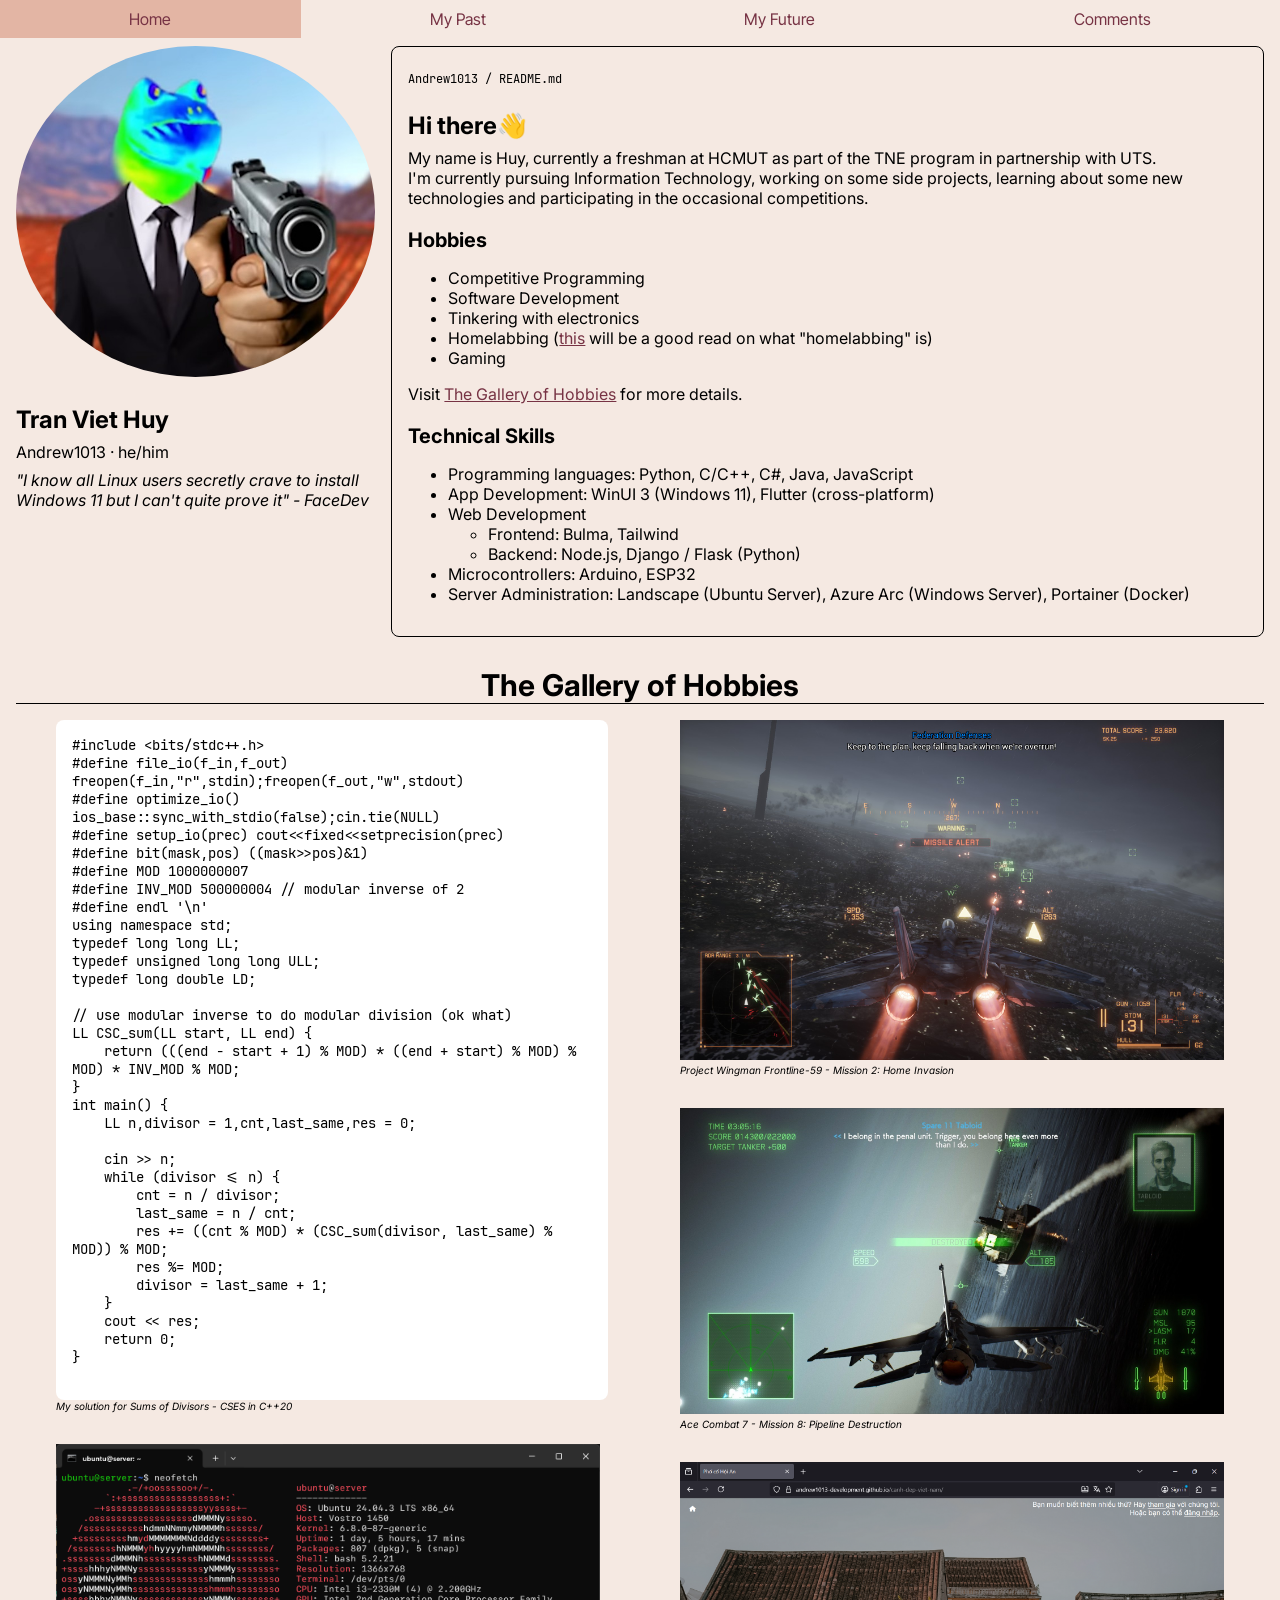
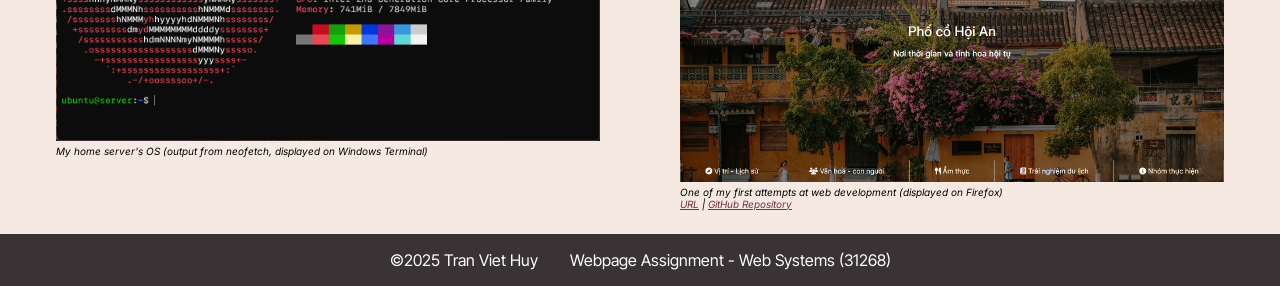
==== index.html @ 7d70a0d1 "Update index.html test" ====
<!DOCTYPE html>
<html>
    <head>
        <meta charset="UTF-8">
        <meta name="viewport" content="width=device-width, initial-scale=1.0" />
        <link rel="stylesheet" href="websystems.css">
        <title>Home</title>
    </head>
    <body>
        <header>
            <nav>
                <a class="selected" href="index.html">Home</a>
                <a href="past.html">My Past</a>
                <a href="future.html">My Future</a>
                <a href="comments.html">Comments</a>
            </nav>
        </header>
        <main>
            <div class="page">
                <section>
                    <div class="profile">
                        <div class="sidebar">
                            <img src="images/home/profile.jpg" alt="A profile picture of Tran Viet Huy, depicting a humanoid frog holding a gun">
                            <h2>Tran Viet Huy</h2>
                            <p>Andrew1013 &middot; he/him</p>
                            <p><i>"I know all Linux users secretly crave to install Windows 11 but I can't quite prove it" - FaceDev</i></p>
                        </div>
                        <div class="readme">
                            <p class="filename">Andrew1013 / README.md</p>
                            <div class="markdown">
                                <h2>Hi there👋</h2>
                                <p>
                                    My name is Huy, currently a freshman at HCMUT as part of the TNE program in partnership with UTS.<br>
                                    I'm currently pursuing Information Technology, working on some side projects, learning about some new technologies and participating in the occasional competitions.
                                </p>
                                <h3>Hobbies</h3>
                                <ul>
                                    <li>Competitive Programming</li>
                                    <li>Software Development</li>
                                    <li>Tinkering with electronics</li>
                                    <li>Homelabbing (<a href="https://itbible.org/homelabbing-for-beginners-break-things-learn-things-and-have-fun/" target="_blank">this</a> will be a good read on what "homelabbing" is)</li>
                                    <li>Gaming</li>
                                </ul>
                                <p>Visit <a href="#gallery">The Gallery of Hobbies</a> for more details.</p>
                                <h3>Technical Skills</h3>
                                <ul>
                                    <li>Programming languages: Python, C/C++, C#, Java, JavaScript</li>
                                    <li>App Development: WinUI 3 (Windows 11), Flutter (cross-platform)</li>
                                    <li>
                                        Web Development
                                        <ul>
                                            <li>Frontend: Bulma, Tailwind</li>
                                            <li>Backend: Node.js, Django / Flask (Python)</li>
                                        </ul>
                                    </li>
                                    <li>Microcontrollers: Arduino, ESP32</li>
                                    <li>Server Administration: Landscape (Ubuntu Server), Azure Arc (Windows Server), Portainer (Docker)</li>
                                </ul>
                            </div>
                        </div>
                    </div>
                </section>
                <section>
                    <div class="gallery" id="gallery">
                        <h1>The Gallery of Hobbies</h1>
                        <div class="container">
                            <figure>
                                <code><pre>
#include &lt;bits/stdc++.h&gt;
#define file_io(f_in,f_out) freopen(f_in,&quot;r&quot;,stdin);freopen(f_out,&quot;w&quot;,stdout)
#define optimize_io() ios_base::sync_with_stdio(false);cin.tie(NULL)
#define setup_io(prec) cout&lt;&lt;fixed&lt;&lt;setprecision(prec)
#define bit(mask,pos) ((mask&gt;&gt;pos)&amp;1)
#define MOD 1000000007
#define INV_MOD 500000004 // modular inverse of 2
#define endl &#39;\n&#39;
using namespace std;
typedef long long LL;
typedef unsigned long long ULL;
typedef long double LD;

// use modular inverse to do modular division (ok what)
LL CSC_sum(LL start, LL end) {
    return (((end - start + 1) % MOD) * ((end + start) % MOD) % MOD) * INV_MOD % MOD;
}
int main() {
    LL n,divisor = 1,cnt,last_same,res = 0;
    
    cin &gt;&gt; n;
    while (divisor &lt;= n) {
        cnt = n / divisor;
        last_same = n / cnt;
        res += ((cnt % MOD) * (CSC_sum(divisor, last_same) % MOD)) % MOD;
        res %= MOD;
        divisor = last_same + 1;
    }
    cout &lt;&lt; res;
    return 0;
}
                                </pre></code>
                                <figcaption>My solution for Sums of Divisors - CSES in C++20</figcaption>
                            </figure>
                            <figure>
                                <img src="images/home/homelab.png" alt="A screenshot of a Linux terminal running neofetch, showing the system details for a home server.">
                                <figcaption>My home server's OS (output from neofetch, displayed on Windows Terminal)</figcaption>
                            </figure>
                            <figure>
                                <img src="images/home/project-wingman.jpg" alt="A gameplay screenshot from the game Project Wingman, showing a jet fighter in a foggy, nighttime mission.">
                                <figcaption>Project Wingman Frontline-59 - Mission 2: Home Invasion</figcaption>
                            </figure>
                            <figure>
                                <img src="images/home/ace-combat.jpg" alt="A gameplay screenshot from the game Ace Combat 7, showing a jet fighter destroying a target ship.">
                                <figcaption>Ace Combat 7 - Mission 8: Pipeline Destruction</figcaption>
                            </figure>
                            <figure>
                                <img src="images/home/web-dev.png" alt="A screenshot of a previous web development project, a tourism website for Phố cổ Hội An.">
                                <figcaption>
                                    One of my first attempts at web development (displayed on Firefox)<br>
                                    <a href="https://andrew1013-development.github.io/canh-dep-viet-nam/">URL</a> | <a href="https://github.com/Andrew1013-development/canh-dep-viet-nam">GitHub Repository</a>
                                </figcaption>
                            </figure>
                        </div>
                    </div>
                </section>
            </div>
        </main>
        <footer>
            <p>&copy;2025 Tran Viet Huy</p>
            <p id="assignment-footer-field">Webpage Assignment - Web Systems (31268)</p>
        </footer>
    </body>
</html>
---- websystems.css ----
/* ===== COLOR PALATTE ===== */
:root {
    --primary-color: #773344;
    --secondary-color: #E3B5A4;
    --background-color: #F5E9E2;
    --footer-color: #3A3335;
    --darkening: linear-gradient(rgb(0,0,0,0.35),rgb(0,0,0,0.35));
}

/* ===== CUSTOM FONTS ===== */
@font-face {
    font-family: "Inter";
    font-optical-sizing: auto;
    font-weight: 100 900;
    font-style: normal;
    font-display: swap;
    src: url("fonts/Inter-VariableFont_opsz\,wght.ttf");
}
@font-face {
    font-family: "Inter";
    font-optical-sizing: auto;
    font-weight: 100 900;
    font-style: italic;
    font-display: swap;
    src: url("fonts/Inter-Italic-VariableFont_opsz\,wght.ttf");
}
@font-face {
    font-family: "Inter Tight";
    font-optical-sizing: auto;
    font-weight: normal;
    font-style: normal;
    font-display: swap;
    src: url("fonts/InterTight-VariableFont_wght.ttf");
}
@font-face {
    font-family: "JetBrains Mono";
    font-weight: normal;
    font-style: normal;
    src: url("fonts/JetBrainsMono-Regular.woff2");
}

/* ===== PAGE FORMATTING ===== */
html { scroll-behavior: smooth; }
body {
    margin: 0rem;
    padding: 0rem;
    font-family: "Inter";
    background-color: var(--background-color);
}
.page { padding: 0.5rem 1rem; }
.page#past, .page#future, .page#comments {
    margin: 0 auto;
    max-width: 768px;
}
figcaption {
    font-family: "Inter";
    font-style: italic;
    font-size: 0.625rem;
}
footer {
    padding: 1rem 0;
    text-align: center;
    background-color: var(--footer-color);
    display: flex;
    align-items: center;
    justify-content: center;
}
footer > p { 
    margin: 0 1rem;
    color: white; 
    font-family: "Inter Tight";
}

/* ===== CONTENT FORMATTING (inspired by Markdown) ===== */ 
/* inline code snippets */
code {
    display: inline-block;
    font-family: "JetBrains Mono";
    border-radius: 0.5rem;
    background-color: white;
    padding: 0rem 0.25rem;
}
/* block code snippets (spanning multiple lines of code) */
code pre {
    margin: 0rem;
    font-family: "JetBrains Mono";
    font-size: 14px;
    padding: 1rem 0.75rem;
}
a, b { color: var(--primary-color); }
p { margin: 0.5rem 0; }
h1, h2, h3 { margin-bottom: 0rem; }
h1 {
    font-size: 1.875rem;
    margin-top: 1.875rem;
}
h2 {
    font-size: 1.5rem;
    margin-top: 1.5rem;
}
h3 {
    font-size: 1.25rem;
    margin-top: 1.25rem;
}
table { 
    text-align: left; 
    border-collapse: collapse;
    width: 100%;
}
table, th, td {
    border: 1px solid black;
    padding: 0.25rem;
}
img { width: 100%; }

/* ===== CUSTOM ELEMENTS ===== */
/* navigation bar */
nav {
    position: static;
    top: 0%;
    left: 0%;
    display: flex;
    width: 100%;
}
nav a {
    flex-grow: 1;
    text-align: center;
    text-decoration: none;
    color: var(--primary-color);
    padding: 1vh 1vh;
    font-family: "Inter Tight";
}
nav .selected { background-color: var(--secondary-color); }

/* banner */
.banner {
    height: 40vh;
    width: 100%;
    background-size: cover;
    display: flex;
    align-items: center;
    justify-content: center;
    text-align: center;
}
.banner h1 { 
    font-family: "Inter Tight";
    color: white; 
}
.past-banner { 
    background-image: var(--darkening), url("images/banner/past.jpg"); 
    background-position: 50% 55%;
}
.future-banner {
    background-image: var(--darkening), url("images/banner/future.jpg");
    background-position: 50% 90%;
}
.comments-banner {
    background-image: var(--darkening), url("images/banner/comments.jpg");
    background-position: 50% 20%;
}

/* profile */
.profile { display: flex; }
.profile .sidebar {
    width: 30%;
    margin-right: 0.5rem
}
.profile .sidebar img {
    border-radius: 50%;
    width: 100%;
}
.profile .readme {
    border: 1px solid black;
    border-radius: 0.5rem;
    padding: 1rem;
    width: 70%;
    margin-left: 0.5rem;
}
.profile .readme .filename {
    font-family: "JetBrains Mono";
    font-size: 0.75rem;
}

/* gallery */
.gallery h1 { 
    text-align: center; 
    border-bottom: 1px solid black;
}
.gallery .container { 
    columns: 2; 
    column-gap: 0;
}
.gallery .container figure { display: inline-block; }
.gallery .container figure > * { width: 100%; }
.gallery .container figure code pre {
    white-space: pre-wrap;
    overflow-wrap: anywhere;
}

/* timeline */
.timeline { position: relative; }
.timeline::before {
    content: '';
    position: absolute;
    width: 2px;
    height: 100%;
    background-color: var(--primary-color);
}
.timeline .card { margin-left: 1rem; }
.timeline .card .heading {
    display: inline-flex;
    align-items: center;
}
.timeline .card .heading .trigger {
    width: 0.625rem;
    height: 0.625rem;
    border-radius: 50%;
    translate: -1.25rem 0;
    background-color: black;
}
.timeline .card .heading p {
    margin: 0 0.5rem;
    translate: -1.25rem 0;
    font-weight: bold;
    font-size: 1.25rem;
}
.timeline .card .details { font-weight: 200; }

/* columns group */
.columns-2 { columns: 2; }
.columns-2 figure {
    margin: 0;
    display: inline-block;
}
.columns-2 figure img { border: 1px solid black; }

.columns-3 { columns: 3; }
.columns-3 figure { 
    margin: 0; 
    display: inline-block;
}
.columns-3 figure img { width: 100%; }
.columns-3 figure figcaption { padding-bottom: 0.5rem; }

/* palette */
.palette { 
    height: 150px;
    margin: 0 auto;
    columns: 4;
    column-gap: 0;
}
.palette > * {
    width: 100%;
    height: 100%;
    margin: 0;
    display: flex;
    align-items: center;
    justify-content: center;
    text-align: center;
}
.palette p { margin: 0; }

/* ==== SINGLY DEFINED CLASSES ===== */
/* color */
.primary { 
    background-color: var(--primary-color); 
    color: white;
}
.secondary { background-color: var(--secondary-color); }
.background { background-color: var(--background-color); }
.footer {
    background-color: var(--footer-color);
    color: white;
}
/* font */
.inter { font-family: "Inter"; }
.inter-tight { font-family: "Inter Tight"; }
.jetbrains-mono { font-family: "JetBrains Mono"; }

/* ===== RESPONSIVE DESIGN ===== */
/* mobile */
@media screen and (max-width: 480px) {
    .columns-3 { columns: 1; }
}
/* tablet */
@media screen and (min-width: 480px) and (max-width: 768px) {
    .profile {
        flex-direction: column;
        align-items: stretch;
    }
    .profile .sidebar, .profile .readme {
        width: 100%;
        margin: 0;
        box-sizing: border-box;
    }
    .profile .sidebar img {
        width: 33%;
        max-width: 192px; /* 25% of the maximum width */
        display: block;
        margin: 0 auto;
    }
    .columns-2 { columns: 1; }
    .columns-3 { columns: 2; }
    .gallery .container { columns: 1; }
    #assignment-footer-field { display: none; }
}
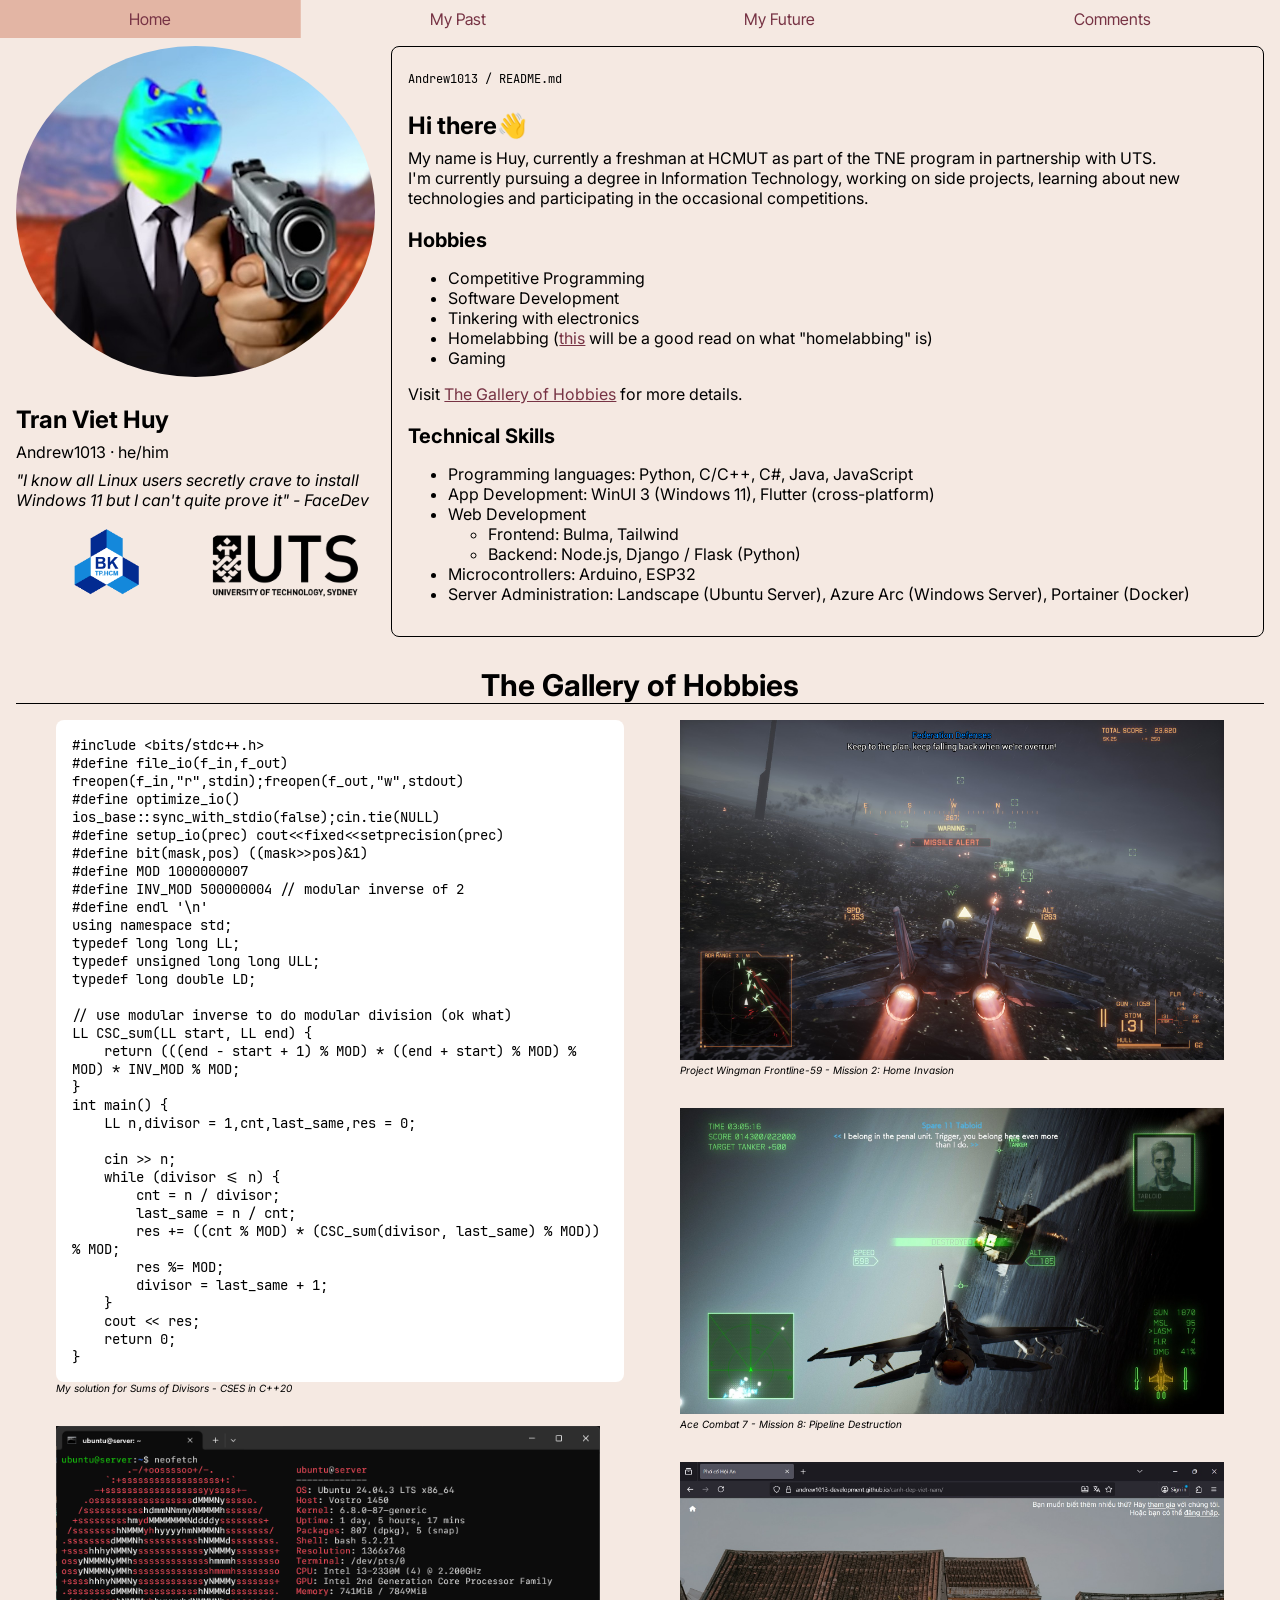
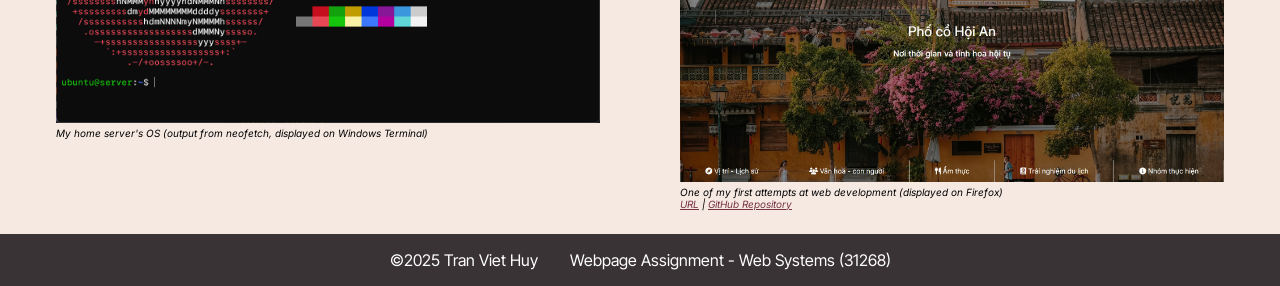
==== commit 1a19625e: "finished, ready for final validation and submission)" ====
--- a/index.html
+++ b/index.html
@@ -1,8 +1,8 @@
 <!DOCTYPE html>
-<html>
+<html lang="en">
     <head>
         <meta charset="UTF-8">
-        <meta name="viewport" content="width=device-width, initial-scale=1.0" />
+        <meta name="viewport" content="width=device-width, initial-scale=1.0">
         <link rel="stylesheet" href="websystems.css">
         <title>Home</title>
     </head>
@@ -24,6 +24,10 @@
                             <h2>Tran Viet Huy</h2>
                             <p>Andrew1013 &middot; he/him</p>
                             <p><i>"I know all Linux users secretly crave to install Windows 11 but I can't quite prove it" - FaceDev</i></p>
+                            <div class="affiliation">
+                                <img src="images/home/bk-logo.png">
+                                <img src="images/home/uts-logo.png">
+                            </div>
                         </div>
                         <div class="readme">
                             <p class="filename">Andrew1013 / README.md</p>
@@ -31,7 +35,7 @@
                                 <h2>Hi there👋</h2>
                                 <p>
                                     My name is Huy, currently a freshman at HCMUT as part of the TNE program in partnership with UTS.<br>
-                                    I'm currently pursuing Information Technology, working on some side projects, learning about some new technologies and participating in the occasional competitions.
+                                    I'm currently pursuing a degree in Information Technology, working on side projects, learning about new technologies and participating in the occasional competitions.
                                 </p>
                                 <h3>Hobbies</h3>
                                 <ul>
@@ -65,8 +69,7 @@
                         <h1>The Gallery of Hobbies</h1>
                         <div class="container">
                             <figure>
-                                <code><pre>
-#include &lt;bits/stdc++.h&gt;
+                                <pre><code>#include &lt;bits/stdc++.h&gt;
 #define file_io(f_in,f_out) freopen(f_in,&quot;r&quot;,stdin);freopen(f_out,&quot;w&quot;,stdout)
 #define optimize_io() ios_base::sync_with_stdio(false);cin.tie(NULL)
 #define setup_io(prec) cout&lt;&lt;fixed&lt;&lt;setprecision(prec)
@@ -96,8 +99,7 @@
     }
     cout &lt;&lt; res;
     return 0;
-}
-                                </pre></code>
+}</code></pre>                               
                                 <figcaption>My solution for Sums of Divisors - CSES in C++20</figcaption>
                             </figure>
                             <figure>
@@ -113,7 +115,7 @@
                                 <figcaption>Ace Combat 7 - Mission 8: Pipeline Destruction</figcaption>
                             </figure>
                             <figure>
-                                <img src="images/home/web-dev.png" alt="A screenshot of a previous web development project, a tourism website for Phố cổ Hội An.">
+                                <img src="images/home/web-dev.jpg" alt="A screenshot of a previous web development project, a tourism website for Phố cổ Hội An.">
                                 <figcaption>
                                     One of my first attempts at web development (displayed on Firefox)<br>
                                     <a href="https://andrew1013-development.github.io/canh-dep-viet-nam/">URL</a> | <a href="https://github.com/Andrew1013-development/canh-dep-viet-nam">GitHub Repository</a>
--- a/websystems.css
+++ b/websystems.css
@@ -1,4 +1,6 @@
 /* ===== COLOR PALATTE ===== */
+/* since the checker doesn't like these in the CSS stylesheet, we unfortunately have to omit them */
+/*
 :root {
     --primary-color: #773344;
     --secondary-color: #E3B5A4;
@@ -6,11 +8,11 @@
     --footer-color: #3A3335;
     --darkening: linear-gradient(rgb(0,0,0,0.35),rgb(0,0,0,0.35));
 }
+*/
 
 /* ===== CUSTOM FONTS ===== */
 @font-face {
     font-family: "Inter";
-    font-optical-sizing: auto;
     font-weight: 100 900;
     font-style: normal;
     font-display: swap;
@@ -18,7 +20,6 @@
 }
 @font-face {
     font-family: "Inter";
-    font-optical-sizing: auto;
     font-weight: 100 900;
     font-style: italic;
     font-display: swap;
@@ -26,7 +27,6 @@
 }
 @font-face {
     font-family: "Inter Tight";
-    font-optical-sizing: auto;
     font-weight: normal;
     font-style: normal;
     font-display: swap;
@@ -36,6 +36,7 @@
     font-family: "JetBrains Mono";
     font-weight: normal;
     font-style: normal;
+    font-display: swap;
     src: url("fonts/JetBrainsMono-Regular.woff2");
 }
 
@@ -45,7 +46,7 @@
     margin: 0rem;
     padding: 0rem;
     font-family: "Inter";
-    background-color: var(--background-color);
+    background-color: #F5E9E2;
 }
 .page { padding: 0.5rem 1rem; }
 .page#past, .page#future, .page#comments {
@@ -60,7 +61,7 @@
 footer {
     padding: 1rem 0;
     text-align: center;
-    background-color: var(--footer-color);
+    background-color: #3A3335;
     display: flex;
     align-items: center;
     justify-content: center;
@@ -72,23 +73,25 @@
 }
 
 /* ===== CONTENT FORMATTING (inspired by Markdown) ===== */ 
+code, pre {
+    border-radius: 0.5rem;
+    background-color: white;
+}
 /* inline code snippets */
 code {
     display: inline-block;
     font-family: "JetBrains Mono";
-    border-radius: 0.5rem;
-    background-color: white;
     padding: 0rem 0.25rem;
 }
 /* block code snippets (spanning multiple lines of code) */
-code pre {
-    margin: 0rem;
-    font-family: "JetBrains Mono";
+pre {
     font-size: 14px;
     padding: 1rem 0.75rem;
-}
-a, b { color: var(--primary-color); }
+    margin: 0;
+}
+a, b { color: #773344; }
 p { margin: 0.5rem 0; }
+q { font-style: italic; }
 h1, h2, h3 { margin-bottom: 0rem; }
 h1 {
     font-size: 1.875rem;
@@ -107,6 +110,7 @@
     border-collapse: collapse;
     width: 100%;
 }
+table .group-row { text-align: center; }
 table, th, td {
     border: 1px solid black;
     padding: 0.25rem;
@@ -126,11 +130,16 @@
     flex-grow: 1;
     text-align: center;
     text-decoration: none;
-    color: var(--primary-color);
+    color: #773344;
     padding: 1vh 1vh;
     font-family: "Inter Tight";
-}
-nav .selected { background-color: var(--secondary-color); }
+    background-image: linear-gradient(#E3B5A4, #E3B5A4);
+    background-repeat: no-repeat;
+    background-size: 100% 0%;
+    background-position: bottom;
+    transition: background-size 0.1s ease-out;
+}
+nav a:hover, nav .selected { background-size: 100% 100%; }
 
 /* banner */
 .banner {
@@ -142,20 +151,21 @@
     justify-content: center;
     text-align: center;
 }
-.banner h1 { 
+.banner p { 
+    font-size: 2rem;
     font-family: "Inter Tight";
     color: white; 
 }
 .past-banner { 
-    background-image: var(--darkening), url("images/banner/past.jpg"); 
+    background-image: linear-gradient(rgb(0,0,0,0.35),rgb(0,0,0,0.35)), url("images/banner/past.jpg"); 
     background-position: 50% 55%;
 }
 .future-banner {
-    background-image: var(--darkening), url("images/banner/future.jpg");
+    background-image: linear-gradient(rgb(0,0,0,0.35),rgb(0,0,0,0.35)), url("images/banner/future.jpg");
     background-position: 50% 90%;
 }
 .comments-banner {
-    background-image: var(--darkening), url("images/banner/comments.jpg");
+    background-image: linear-gradient(rgb(0,0,0,0.35),rgb(0,0,0,0.35)), url("images/banner/comments.jpg");
     background-position: 50% 20%;
 }
 
@@ -168,6 +178,16 @@
 .profile .sidebar img {
     border-radius: 50%;
     width: 100%;
+}
+.profile .sidebar .affiliation {
+    display: flex;
+    justify-content: left;
+    width: 100%;
+    max-height: 96px;
+}
+.profile .sidebar .affiliation img { 
+    object-fit: contain; 
+    max-height: 96px;
 }
 .profile .readme {
     border: 1px solid black;
@@ -192,7 +212,7 @@
 }
 .gallery .container figure { display: inline-block; }
 .gallery .container figure > * { width: 100%; }
-.gallery .container figure code pre {
+.gallery .container figure > pre {
     white-space: pre-wrap;
     overflow-wrap: anywhere;
 }
@@ -204,7 +224,7 @@
     position: absolute;
     width: 2px;
     height: 100%;
-    background-color: var(--primary-color);
+    background-color: #773344;
 }
 .timeline .card { margin-left: 1rem; }
 .timeline .card .heading {
@@ -215,12 +235,12 @@
     width: 0.625rem;
     height: 0.625rem;
     border-radius: 50%;
-    translate: -1.25rem 0;
+    transform: translate(-1.25rem, 0);
     background-color: black;
 }
 .timeline .card .heading p {
     margin: 0 0.5rem;
-    translate: -1.25rem 0;
+    transform: translate(-1.25rem, 0);
     font-weight: bold;
     font-size: 1.25rem;
 }
@@ -235,10 +255,8 @@
 .columns-2 figure img { border: 1px solid black; }
 
 .columns-3 { columns: 3; }
-.columns-3 figure { 
-    margin: 0; 
-    display: inline-block;
-}
+.columns-3 .element  { display: inline-block; }
+.columns-3 figure { margin: 0; }
 .columns-3 figure img { width: 100%; }
 .columns-3 figure figcaption { padding-bottom: 0.5rem; }
 
@@ -263,13 +281,12 @@
 /* ==== SINGLY DEFINED CLASSES ===== */
 /* color */
 .primary { 
-    background-color: var(--primary-color); 
+    background-color: #773344; 
     color: white;
 }
-.secondary { background-color: var(--secondary-color); }
-.background { background-color: var(--background-color); }
+.secondary, .background { background-color: #E3B5A4; }
 .footer {
-    background-color: var(--footer-color);
+    background-color: #3A3335;
     color: white;
 }
 /* font */
@@ -280,10 +297,6 @@
 /* ===== RESPONSIVE DESIGN ===== */
 /* mobile */
 @media screen and (max-width: 480px) {
-    .columns-3 { columns: 1; }
-}
-/* tablet */
-@media screen and (min-width: 480px) and (max-width: 768px) {
     .profile {
         flex-direction: column;
         align-items: stretch;
@@ -294,13 +307,17 @@
         box-sizing: border-box;
     }
     .profile .sidebar img {
-        width: 33%;
-        max-width: 192px; /* 25% of the maximum width */
+        width: 50%;
+        max-width: 160px; /* 33% of the maximum width */
         display: block;
         margin: 0 auto;
     }
     .columns-2 { columns: 1; }
-    .columns-3 { columns: 2; }
+    .columns-3 { columns: 1; }
     .gallery .container { columns: 1; }
     #assignment-footer-field { display: none; }
+}
+/* tablet */
+@media screen and (min-width: 480px) and (max-width: 768px) {
+    .columns-3 { columns: 2; }
 }
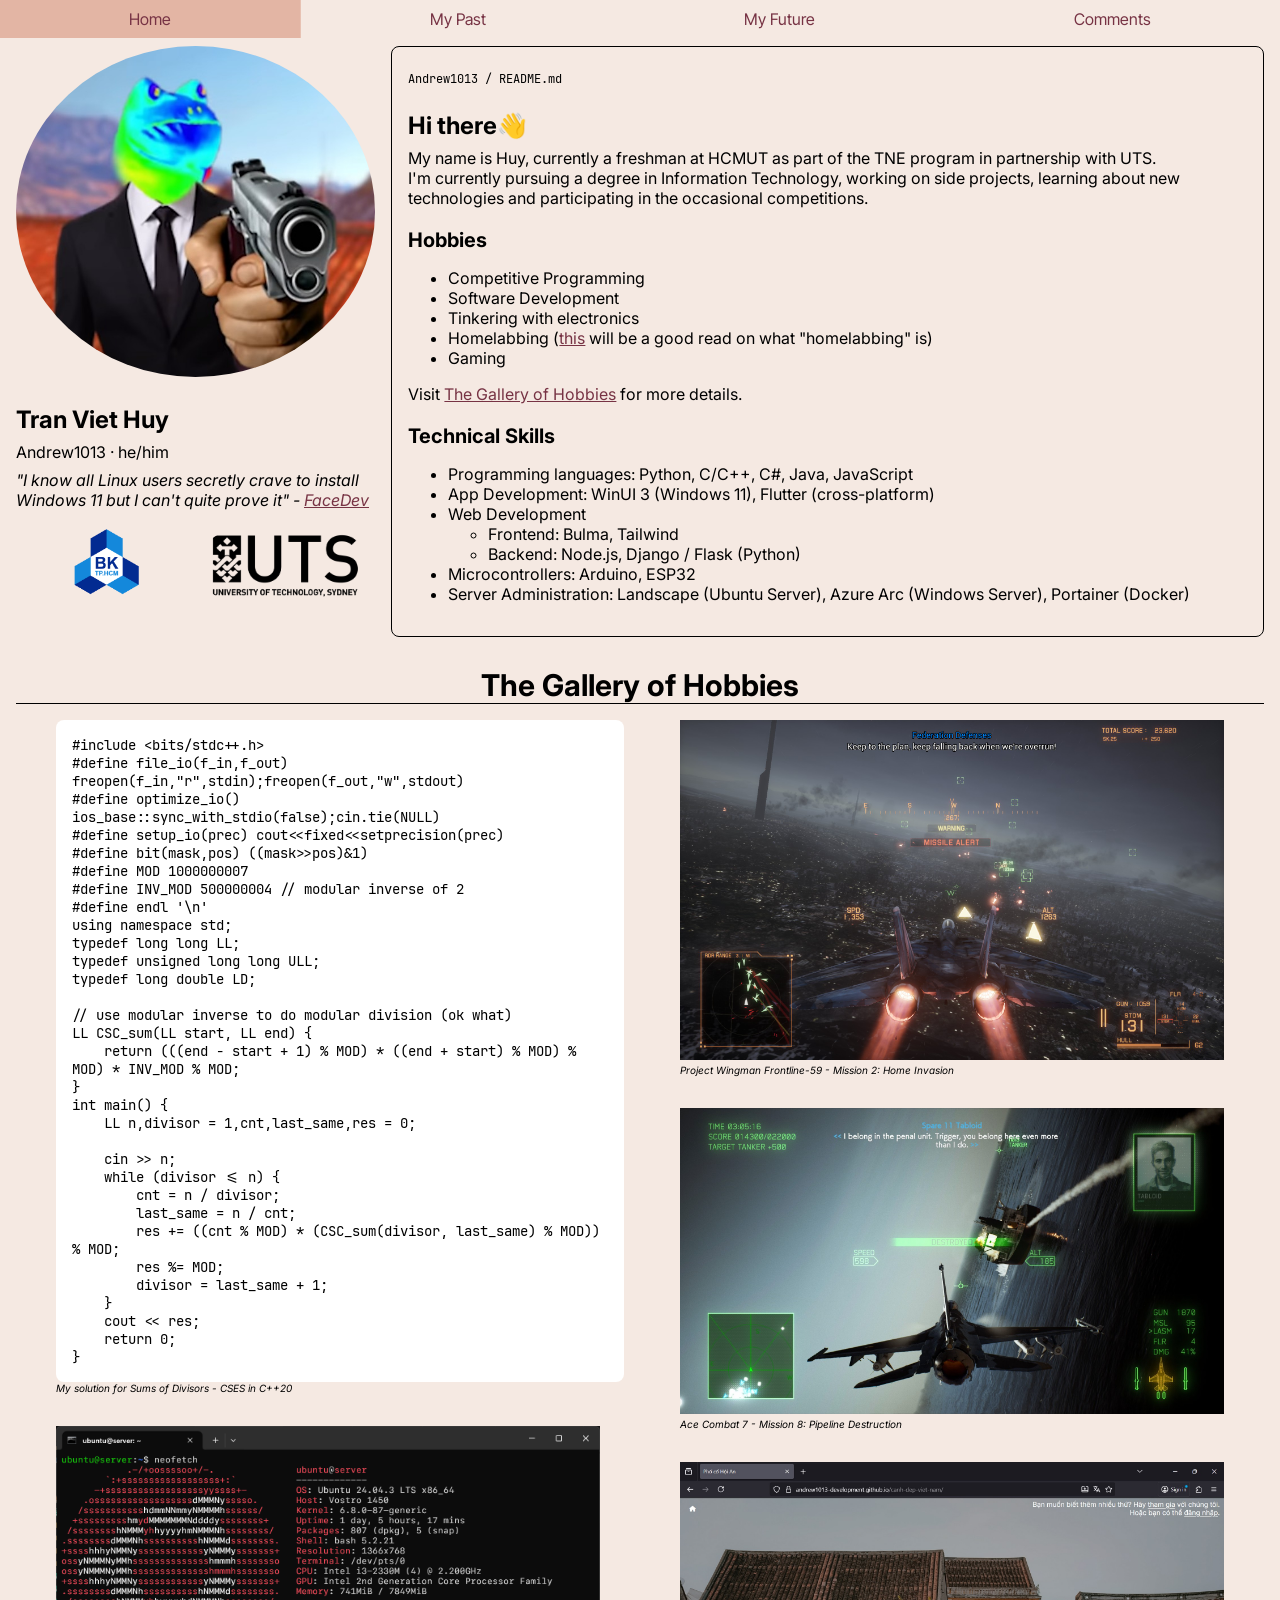
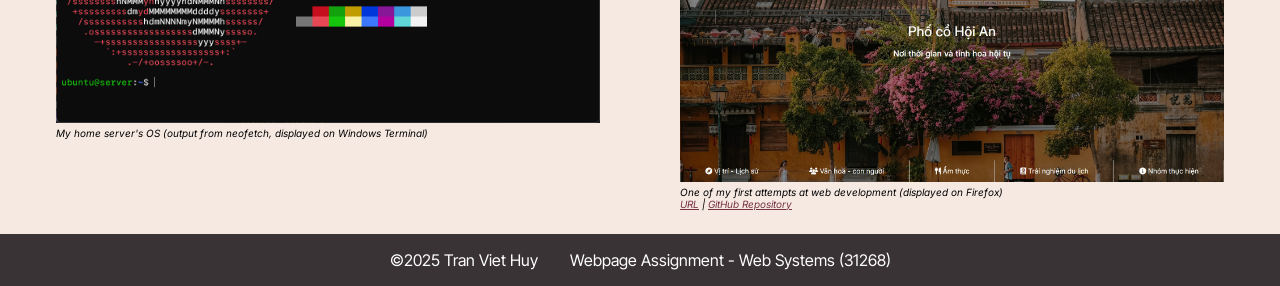
==== commit d52c2816: "minor corrections 2" ====
--- a/index.html
+++ b/index.html
@@ -23,10 +23,10 @@
                             <img src="images/home/profile.jpg" alt="A profile picture of Tran Viet Huy, depicting a humanoid frog holding a gun">
                             <h2>Tran Viet Huy</h2>
                             <p>Andrew1013 &middot; he/him</p>
-                            <p><i>"I know all Linux users secretly crave to install Windows 11 but I can't quite prove it" - FaceDev</i></p>
+                            <p><i>"I know all Linux users secretly crave to install Windows 11 but I can't quite prove it" - <a href="https://youtu.be/ROMLBio1iCI?si=pkUPXzKZZ88r0dwk&t=563" target="_blank">FaceDev</a></i></p>
                             <div class="affiliation">
-                                <img src="images/home/bk-logo.png">
-                                <img src="images/home/uts-logo.png">
+                                <img src="images/home/bk-logo.png" alt="Ho Chi Minh University of Technology logo">
+                                <img src="images/home/uts-logo.png" alt="University of Technology Sydney logo">
                             </div>
                         </div>
                         <div class="readme">
--- a/websystems.css
+++ b/websystems.css
@@ -254,8 +254,19 @@
 }
 .columns-2 figure img { border: 1px solid black; }
 
+/*
 .columns-3 { columns: 3; }
 .columns-3 .element  { display: inline-block; }
+*/
+.columns-3 { 
+    display: flex; 
+    gap: 1rem;
+}
+.columns-3 .element { 
+    flex: 1; 
+    display: flex;
+    flex-direction: column;
+}
 .columns-3 figure { margin: 0; }
 .columns-3 figure img { width: 100%; }
 .columns-3 figure figcaption { padding-bottom: 0.5rem; }
@@ -313,11 +324,16 @@
         margin: 0 auto;
     }
     .columns-2 { columns: 1; }
-    .columns-3 { columns: 1; }
+    /*.columns-3 { columns: 1; }*/
+    .columns-3 { flex-direction: column; }
     .gallery .container { columns: 1; }
     #assignment-footer-field { display: none; }
 }
 /* tablet */
 @media screen and (min-width: 480px) and (max-width: 768px) {
-    .columns-3 { columns: 2; }
+    /*.columns-3 { columns: 2; }*/
+    .columns-3 { flex-wrap: wrap; }
+    .columns-3 .element {
+        flex: 1 1 45%;
+    }
 }
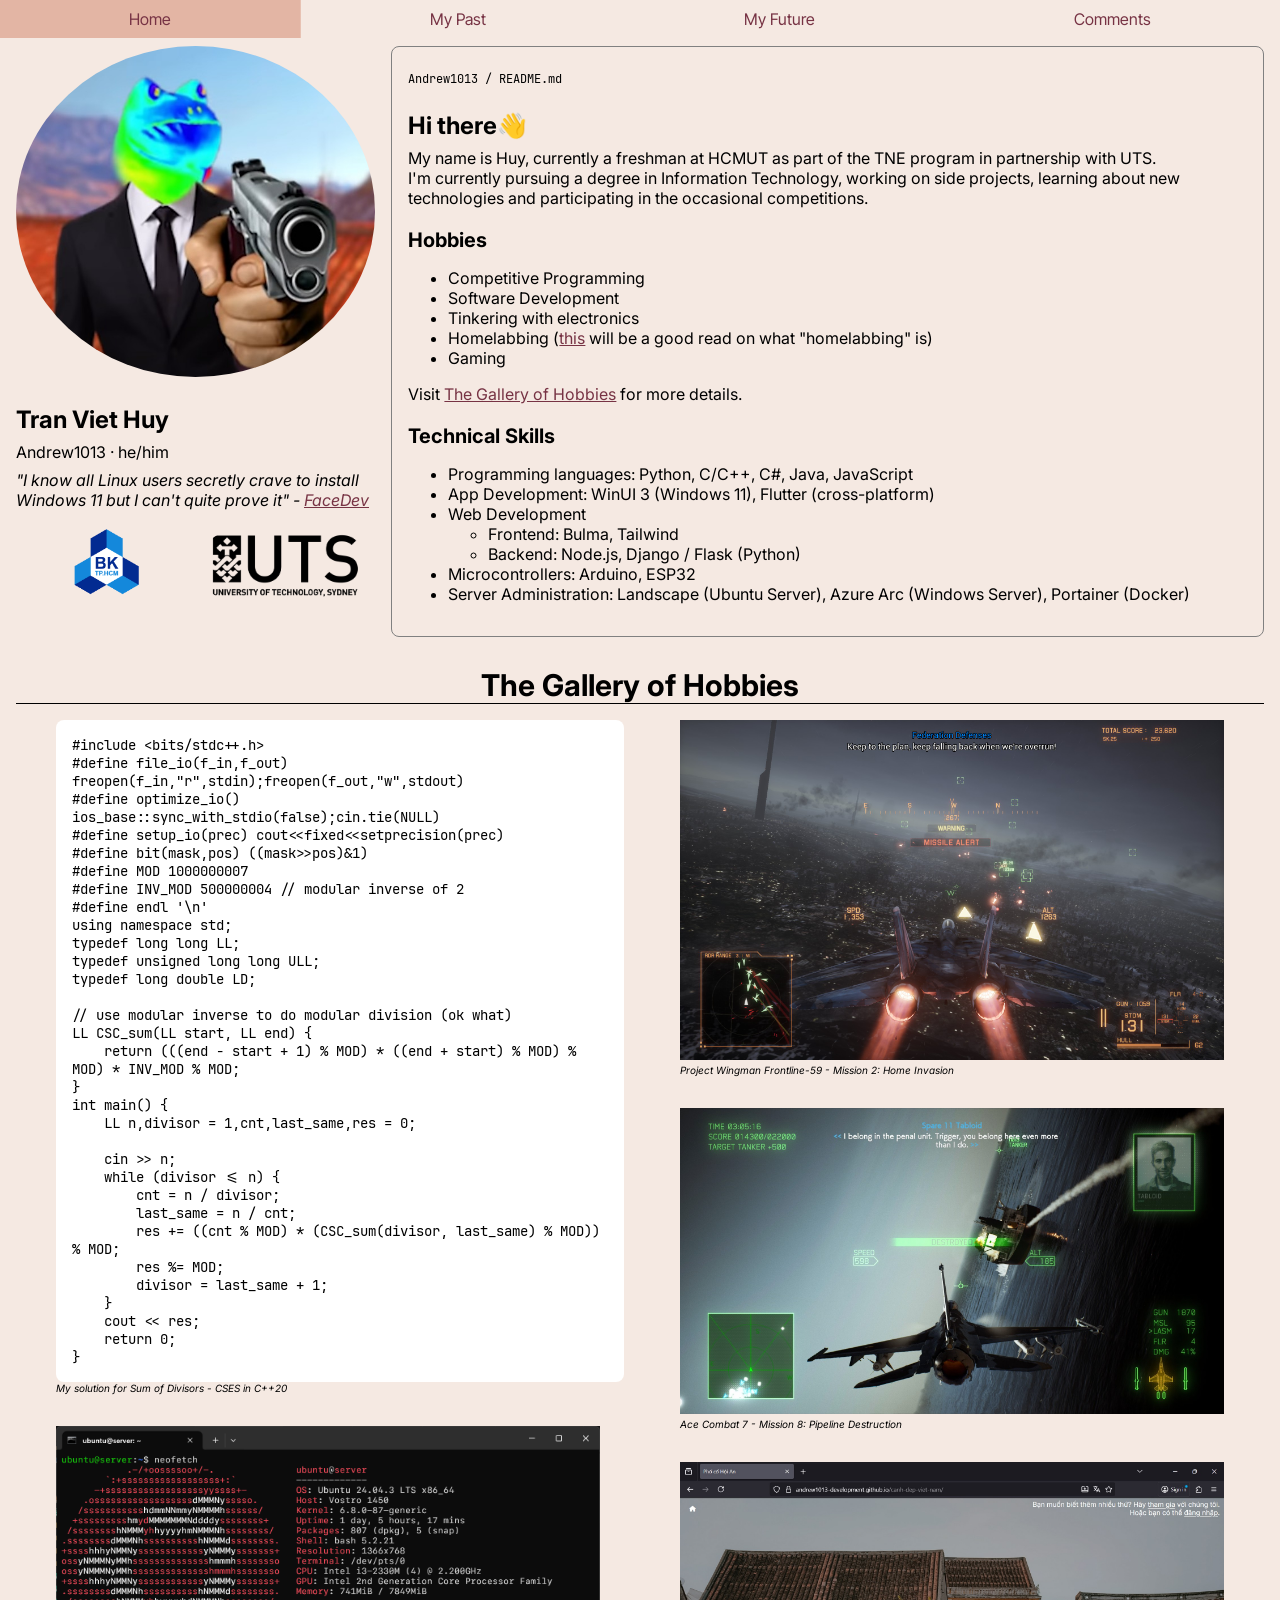
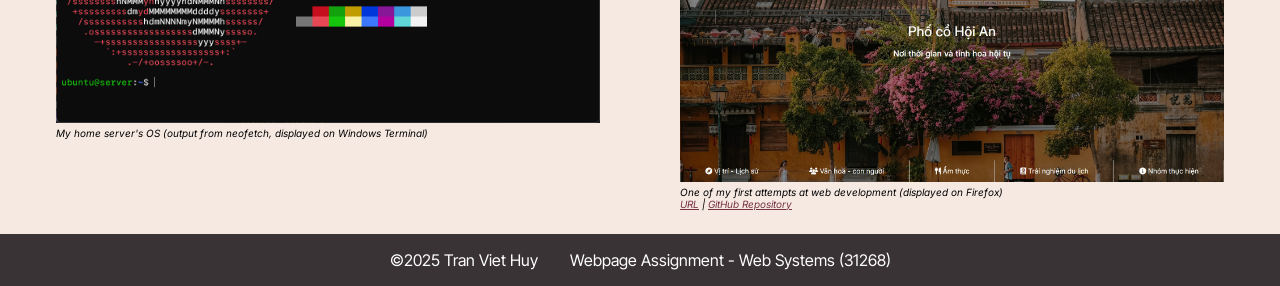
==== commit b63c0391: "added table of contents to comments page" ====
--- a/index.html
+++ b/index.html
@@ -23,7 +23,7 @@
                             <img src="images/home/profile.jpg" alt="A profile picture of Tran Viet Huy, depicting a humanoid frog holding a gun">
                             <h2>Tran Viet Huy</h2>
                             <p>Andrew1013 &middot; he/him</p>
-                            <p><i>"I know all Linux users secretly crave to install Windows 11 but I can't quite prove it" - <a href="https://youtu.be/ROMLBio1iCI?si=pkUPXzKZZ88r0dwk&t=563" target="_blank">FaceDev</a></i></p>
+                            <p><i>"I know all Linux users secretly crave to install Windows 11 but I can't quite prove it" - <a href="https://youtu.be/ROMLBio1iCI?si=pkUPXzKZZ88r0dwk&amp;t=563" target="_blank">FaceDev</a></i></p>
                             <div class="affiliation">
                                 <img src="images/home/bk-logo.png" alt="Ho Chi Minh University of Technology logo">
                                 <img src="images/home/uts-logo.png" alt="University of Technology Sydney logo">
@@ -100,7 +100,7 @@
     cout &lt;&lt; res;
     return 0;
 }</code></pre>                               
-                                <figcaption>My solution for Sums of Divisors - CSES in C++20</figcaption>
+                                <figcaption>My solution for Sum of Divisors - CSES in C++20</figcaption>
                             </figure>
                             <figure>
                                 <img src="images/home/homelab.png" alt="A screenshot of a Linux terminal running neofetch, showing the system details for a home server.">
@@ -118,7 +118,7 @@
                                 <img src="images/home/web-dev.jpg" alt="A screenshot of a previous web development project, a tourism website for Phố cổ Hội An.">
                                 <figcaption>
                                     One of my first attempts at web development (displayed on Firefox)<br>
-                                    <a href="https://andrew1013-development.github.io/canh-dep-viet-nam/">URL</a> | <a href="https://github.com/Andrew1013-development/canh-dep-viet-nam">GitHub Repository</a>
+                                    <a href="https://andrew1013-development.github.io/canh-dep-viet-nam/" target="_blank">URL</a> | <a href="https://github.com/Andrew1013-development/canh-dep-viet-nam" target="_blank">GitHub Repository</a>
                                 </figcaption>
                             </figure>
                         </div>
--- a/websystems.css
+++ b/websystems.css
@@ -66,7 +66,7 @@
     align-items: center;
     justify-content: center;
 }
-footer > p { 
+footer p { 
     margin: 0 1rem;
     color: white; 
     font-family: "Inter Tight";
@@ -190,7 +190,7 @@
     max-height: 96px;
 }
 .profile .readme {
-    border: 1px solid black;
+    border: 1px solid grey;
     border-radius: 0.5rem;
     padding: 1rem;
     width: 70%;
@@ -246,30 +246,64 @@
 }
 .timeline .card .details { font-weight: 200; }
 
+/* table of contents */
+.table-of-contents {
+    border: 1px solid grey;
+    border-radius: 0.5rem;
+    padding: 0.5rem;
+}
+.table-of-contents a { 
+    display: block; 
+    margin: 0.25rem 0;
+    text-decoration: none;
+    border-radius: 0.5rem;
+    transition: box-shadow 0.1s ease-out, background-color 0.1s ease-out, padding 0.1s ease-out;
+}
+.table-of-contents a:hover {  
+    box-shadow: 0 0 3.5rem rgb(0,0,0,0.35); 
+    background-color: #E3B5A459;
+    padding: 0.25rem 0.75rem;
+}
+.table-of-contents a.level-1 { font-size: 1.17rem; }
+.table-of-contents a.level-2 { text-indent: 2rem; }
+
 /* columns group */
+/* 
+    since the algorithm for balancing columns between Firefox and Chrome is different, 
+    leading to different layouts entirely, we will be using Flexbox instead of CSS 
+    Columns for this.
+    The old implementation using CSS Columns is still available as commented code.
+*/
+.columns-2, .columns-3 { 
+    display: flex;
+    gap: 1rem;
+}
+.columns-2 figure {
+    flex: 1;
+    margin: 0;
+}
+.columns-2 figure img { border: 1px solid grey; }
+/* 
+    hardcode ratio of width of desktop (1920px) to mobile (882px) to scale uniformly
+    1920 / 882 = 320 / 147 ~ 2.1768707482993
+*/
+.columns-2 figure#mobile { flex: 147; }
+.columns-2 figure#desktop { flex: 320; } 
+
+.columns-3 .element { 
+    flex: 1; 
+    display: flex;
+    flex-direction: column;
+}
+.columns-3 figure { margin: 0; }
+.columns-3 figure img { width: 100%; }
+.columns-3 figure figcaption { padding-bottom: 0.5rem; }
+
+/*
 .columns-2 { columns: 2; }
-.columns-2 figure {
-    margin: 0;
-    display: inline-block;
-}
-.columns-2 figure img { border: 1px solid black; }
-
-/*
 .columns-3 { columns: 3; }
 .columns-3 .element  { display: inline-block; }
 */
-.columns-3 { 
-    display: flex; 
-    gap: 1rem;
-}
-.columns-3 .element { 
-    flex: 1; 
-    display: flex;
-    flex-direction: column;
-}
-.columns-3 figure { margin: 0; }
-.columns-3 figure img { width: 100%; }
-.columns-3 figure figcaption { padding-bottom: 0.5rem; }
 
 /* palette */
 .palette { 
@@ -295,7 +329,8 @@
     background-color: #773344; 
     color: white;
 }
-.secondary, .background { background-color: #E3B5A4; }
+.secondary { background-color: #E3B5A4; }
+.background { background-color: #F5E9E2; }
 .footer {
     background-color: #3A3335;
     color: white;
@@ -323,11 +358,10 @@
         display: block;
         margin: 0 auto;
     }
-    .columns-2 { columns: 1; }
     /*.columns-3 { columns: 1; }*/
-    .columns-3 { flex-direction: column; }
+    .columns-2, .columns-3 { flex-direction: column; }
     .gallery .container { columns: 1; }
-    #assignment-footer-field { display: none; }
+    #assignment-footer-field, #date-footer-field { display: none; }
 }
 /* tablet */
 @media screen and (min-width: 480px) and (max-width: 768px) {
@@ -336,4 +370,5 @@
     .columns-3 .element {
         flex: 1 1 45%;
     }
+    #date-footer-field { display: none; }
 }
